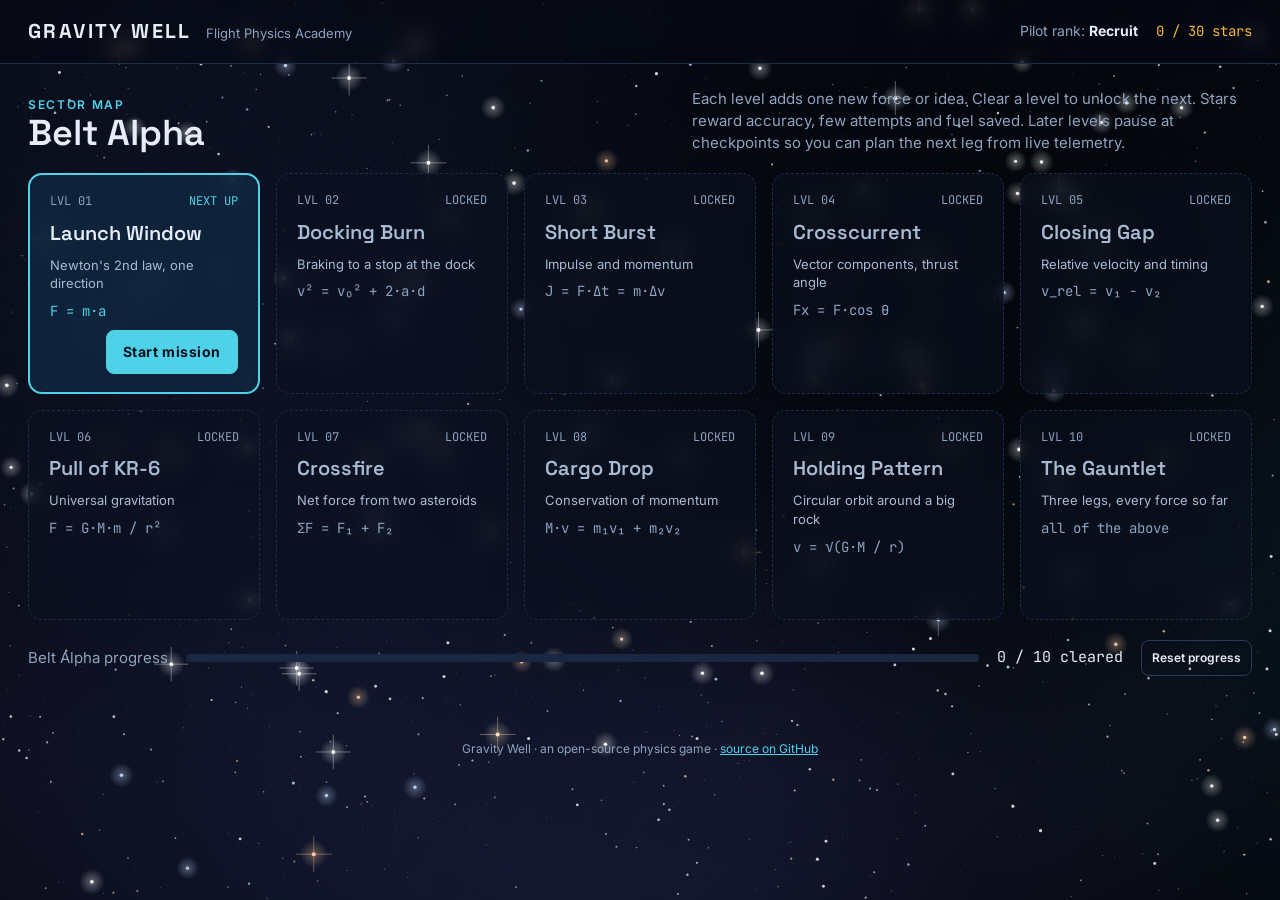
==== index.html @ 121dcbb3 "Gravity Well: physics puzzle game, 10 levels, simulator, tests Plain HTML/CSS/JS. Deterministic flig" ====
<!doctype html>
<html lang="en">
<head>
<meta charset="utf-8">
<meta name="viewport" content="width=device-width, initial-scale=1">
<title>Gravity Well — Flight Physics Academy</title>
<meta name="description" content="A physics puzzle game: calculate the forces on your ship, program the flight computer, and fly the asteroid field.">
<link rel="preconnect" href="https://fonts.googleapis.com">
<link href="https://fonts.googleapis.com/css2?family=Inter:wght@400;500;600;700&family=JetBrains+Mono:wght@400;600&family=Space+Grotesk:wght@500;600;700&display=swap" rel="stylesheet">
<link rel="stylesheet" href="css/style.css">
<link rel="icon" href="data:image/svg+xml,%3Csvg xmlns='http://www.w3.org/2000/svg' viewBox='0 0 32 32'%3E%3Ccircle cx='16' cy='16' r='15' fill='%230a1120'/%3E%3Ccircle cx='16' cy='16' r='9' fill='none' stroke='%234fd1e8' stroke-width='2' stroke-dasharray='4 3'/%3E%3Ccircle cx='16' cy='16' r='3' fill='%23f5b63e'/%3E%3C/svg%3E">
</head>
<body>
<canvas id="stars" aria-hidden="true"></canvas>
<header class="topbar">
  <div class="brand" id="brand" role="link" tabindex="0">GRAVITY WELL <small>Flight Physics Academy</small></div>
  <div class="topright" id="topright"></div>
</header>
<main id="app">
  <section id="screen-map" class="screen"></section>
  <section id="screen-brief" class="screen"></section>
  <section id="screen-plan" class="screen"></section>
  <section id="screen-flight" class="screen"></section>
  <section id="screen-debrief" class="screen"></section>
  <section id="screen-success" class="screen"></section>
</main>
<div class="footer">Gravity Well · an open-source physics game · <a href="https://github.com/Dhamre01/gravity-well">source on GitHub</a></div>
<script src="js/physics.js"></script>
<script src="js/levels.js"></script>
<script src="js/calc.js"></script>
<script src="js/render.js"></script>
<script src="js/game.js"></script>
</body>
</html>
---- css/style.css ----
:root {
  --bg: #070c17; --panel: rgba(12, 21, 37, 0.82); --panel2: rgba(4, 8, 16, 0.72); --line: #1e2c45; --line2: #2a3b5a;
  --text: #e6edf7; --dim: #a9bbd3; --muted: #8fa3bf; --cyan: #4fd1e8; --amber: #f5b63e; --violet: #b794f6; --green: #5bd69a; --red: #f09a88;
  --mono: "JetBrains Mono", ui-monospace, SFMono-Regular, Menlo, monospace; --sans: Inter, system-ui, -apple-system, "Segoe UI", sans-serif; --disp: "Space Grotesk", Inter, system-ui, sans-serif;
}
* { box-sizing: border-box; }
html, body { margin: 0; height: 100%; }
body { background: var(--bg); color: var(--text); font-family: var(--sans); font-size: 15px; line-height: 1.45; overflow-x: hidden; }
body::before { content: ""; position: fixed; inset: 0; z-index: -1; background:
  radial-gradient(1200px 700px at 70% 30%, rgba(40, 90, 170, 0.18), transparent 60%),
  radial-gradient(900px 600px at 20% 80%, rgba(110, 60, 160, 0.14), transparent 60%), #05080f; }
#stars { position: fixed; inset: 0; z-index: -1; width: 100%; height: 100%; }
a { color: var(--cyan); }
button, .btn { font: 600 14px var(--sans); color: var(--text); background: transparent; border: 1px solid var(--line2); border-radius: 8px; min-height: 44px; padding: 0 16px; cursor: pointer; text-decoration: none; display: inline-flex; align-items: center; justify-content: center; gap: 8px; transition: background .15s, border-color .15s, transform .05s; }
button:hover, .btn:hover { background: rgba(79, 209, 232, 0.08); border-color: #3a5479; }
button:active, .btn:active { transform: translateY(1px); }
button:disabled { opacity: .45; cursor: not-allowed; }
.btn-primary { background: var(--cyan); color: #04111c; border-color: var(--cyan); font-weight: 700; letter-spacing: .04em; }
.btn-primary:hover { background: #7fdff0; border-color: #7fdff0; }
.btn-danger { border-color: #e5735c; color: var(--red); }
.btn-lg { min-height: 54px; font-size: 16px; padding: 0 24px; }
.mono { font-family: var(--mono); }
.eyebrow { font-size: 12px; letter-spacing: .14em; font-weight: 600; color: var(--cyan); text-transform: uppercase; }
.eyebrow.green { color: var(--green); } .eyebrow.red { color: var(--red); } .eyebrow.amber { color: var(--amber); } .eyebrow.dim { color: var(--muted); }
h1, h2, h3 { font-family: var(--disp); margin: 0; font-weight: 600; }
h1 { font-size: 36px; line-height: 1.1; } h2 { font-size: 24px; } h3 { font-size: 18px; }
p { margin: 0; }
.muted { color: var(--muted); } .dim { color: var(--dim); }

.topbar { height: 64px; display: flex; align-items: center; justify-content: space-between; padding: 0 28px; border-bottom: 1px solid var(--line); background: rgba(5, 9, 19, 0.6); backdrop-filter: blur(10px); position: sticky; top: 0; z-index: 10; }
.brand { white-space: nowrap; font-family: var(--disp); font-weight: 700; font-size: 20px; letter-spacing: .12em; display: flex; align-items: baseline; gap: 14px; cursor: pointer; }
.brand small { font: 400 13px var(--sans); letter-spacing: 0; color: var(--muted); }
.topright { white-space: nowrap; display: flex; align-items: center; gap: 18px; font-size: 14px; color: var(--muted); }
.topright .stars { font-family: var(--mono); color: var(--amber); }

.screen { display: none; padding: 24px 28px 40px; max-width: 1480px; margin: 0 auto; }
.screen.active { display: block; }
.panel { background: var(--panel); border: 1px solid var(--line); border-radius: 14px; padding: 18px 20px; backdrop-filter: blur(12px); }
.panel-hi { background: rgba(16, 40, 64, 0.84); border: 2px solid var(--cyan); }
.inset { background: var(--panel2); border-radius: 10px; padding: 12px; }
.row { display: flex; gap: 12px; align-items: center; }
.row.between { justify-content: space-between; } .row.wrap { flex-wrap: wrap; }
.stack { display: flex; flex-direction: column; gap: 12px; }
.grid2 { display: grid; grid-template-columns: repeat(2, minmax(0, 1fr)); gap: 10px 20px; }
.hr { height: 1px; background: var(--line); margin: 4px 0; }
.sectionlabel { font-size: 12px; letter-spacing: .1em; font-weight: 600; color: var(--muted); text-transform: uppercase; }
.stars-big { color: var(--amber); font-size: 26px; letter-spacing: 6px; }
.star-off { color: #3a4a66; }

/* ---- Sector map ---- */
.map-head { display: flex; align-items: flex-end; justify-content: space-between; gap: 24px; margin-bottom: 20px; flex-wrap: wrap; }
.levels { display: grid; grid-template-columns: repeat(5, minmax(0, 1fr)); gap: 16px; }
.level-card { display: flex; flex-direction: column; gap: 8px; min-height: 210px; position: relative; }
.level-card.locked { background: rgba(10, 18, 32, 0.6); border-style: dashed; color: var(--dim); }
.level-card .num { display: flex; justify-content: space-between; font-family: var(--mono); font-size: 12px; color: var(--muted); }
.level-card .title { font-family: var(--disp); font-size: 20px; font-weight: 600; }
.level-card .formula { font-family: var(--mono); font-size: 14px; color: var(--cyan); }
.level-card.locked .formula { color: var(--muted); }
.level-card .foot { margin-top: auto; display: flex; justify-content: space-between; align-items: center; }
.progressbar { height: 8px; background: #1a2740; border-radius: 4px; overflow: hidden; flex: 1; }
.progressbar > div { height: 100%; background: var(--cyan); border-radius: 4px; }
.progressbar.fuel > div { background: var(--green); }
.progressbar.fuel.warn > div { background: var(--amber); } .progressbar.fuel.bad > div { background: var(--red); }

/* ---- Briefing ---- */
.brief { display: grid; grid-template-columns: minmax(0, 1.3fr) minmax(360px, 560px); gap: 28px; }
.viewport { position: relative; background: #050811; border: 1px solid var(--line); border-radius: 14px; overflow: hidden; min-height: 300px; }
.viewport canvas { display: block; width: 100%; height: 100%; }
.viewport .overlay { position: absolute; left: 14px; bottom: 12px; display: flex; gap: 8px; flex-wrap: wrap; }
.viewport .overlay span, .chip { padding: 6px 10px; background: rgba(12, 21, 37, 0.8); border: 1px solid var(--line); border-radius: 6px; font-size: 12px; color: var(--dim); }
.viewport .clock { position: absolute; left: 14px; top: 12px; padding: 8px 12px; background: rgba(12, 21, 37, 0.8); border: 1px solid var(--line); border-radius: 8px; font-family: var(--mono); font-size: 20px; }
.viewport .zoom { position: absolute; right: 12px; top: 12px; display: flex; gap: 6px; }
.viewport .zoom button { width: 40px; min-height: 40px; padding: 0; font-size: 18px; background: rgba(12, 21, 37, 0.8); }
.brief .viewport { min-height: 560px; }
.known { display: grid; grid-template-columns: 1fr auto; gap: 8px 20px; font-size: 14px; }
.known .k { color: var(--dim); } .known .v { font-family: var(--mono); text-align: right; }
.known .v.click { cursor: pointer; border-bottom: 1px dashed #3a5479; } .known .v.click:hover { color: var(--cyan); }

/* ---- Plan ---- */
.plan { display: grid; grid-template-columns: minmax(0, 1fr) 440px; grid-template-rows: auto auto; gap: 16px 20px; align-items: start; }
.plan .viewport { height: 460px; grid-column: 1; grid-row: 1; }
.plan .tools { grid-column: 1; grid-row: 2; }
.plan .fc { grid-column: 2; grid-row: 1 / span 2; }
.tools { display: grid; grid-template-columns: repeat(2, minmax(0, 1fr)); gap: 16px; min-width: 0; }
.formulas { display: flex; flex-direction: column; gap: 8px; }
.formula-new { padding: 10px 12px; background: rgba(16, 40, 64, 0.84); border: 1px solid #2b5a78; border-radius: 8px; }
.formula-new .f { font-family: var(--mono); font-size: 16px; color: var(--cyan); }
.formula-list { display: grid; grid-template-columns: repeat(2, minmax(0, 1fr)); gap: 6px 14px; font-family: var(--mono); font-size: 13px; color: #c5d2e4; }
.formula-list div { cursor: default; } .formula-list div span { display: block; font: 11px var(--sans); color: var(--muted); }
.calc .display { background: var(--panel2); border: 1px solid var(--line); border-radius: 8px; padding: 8px 12px; text-align: right; font-family: var(--mono); }
.calc .display input { width: 100%; background: transparent; border: 0; color: var(--dim); font: 14px var(--mono); text-align: right; outline: none; }
.calc .display .res { font-size: 24px; min-height: 30px; color: var(--text); word-break: break-all; }
.calc .display .res.err { color: var(--red); font-size: 13px; }
.keys { display: grid; grid-template-columns: repeat(6, minmax(0, 1fr)); gap: 6px; }
.keys button { min-height: 36px; padding: 0; border: 0; border-radius: 6px; background: #16233a; font: 500 14px var(--mono); }
.keys button.op { background: #1e2e4a; color: var(--cyan); } .keys button.eq { background: var(--cyan); color: #04111c; font-weight: 700; } .keys button.use { background: #28463a; color: var(--green); }
.calc-foot { display: flex; justify-content: space-between; align-items: center; font-size: 12px; color: var(--muted); margin-top: 8px; gap: 8px; }
.fc { display: flex; flex-direction: column; gap: 14px; position: sticky; top: 84px; }
.field label { display: block; font-size: 14px; color: #c5d2e4; margin-bottom: 6px; }
.field .in { display: flex; align-items: center; gap: 10px; }
.field input { flex: 1; min-width: 0; height: 48px; padding: 0 14px; background: var(--panel2); border: 1px solid var(--line2); border-radius: 8px; color: var(--text); font: 600 18px var(--mono); outline: none; }
.field input:focus { border-color: var(--cyan); box-shadow: 0 0 0 2px rgba(79, 209, 232, 0.25); }
.field input.ok { color: var(--green); } .field input.bad { color: var(--red); border-color: #7a3a2e; }
.field .unit { width: 54px; font-family: var(--mono); font-size: 14px; color: var(--dim); }
.field .sub { font-size: 12px; color: var(--muted); margin-top: 4px; }
.field.drives label::after { content: " · drives the ship"; color: var(--violet); font-size: 11px; }
.note { font-size: 13px; color: var(--muted); line-height: 1.5; }
.callout { padding: 12px 14px; border-radius: 10px; font-size: 14px; line-height: 1.5; }
.callout.green { background: #0e2a24; border: 1px solid #2d6b57; color: #bdebd7; }
.callout.amber { background: rgba(42, 33, 16, 0.9); border: 1px solid #7a5a1e; color: #f3e3c2; }
.callout.red { background: rgba(60, 22, 18, 0.9); border: 1px solid #7a3a2e; color: #f8cfc4; }
.callout.cyan { background: rgba(16, 40, 64, 0.84); border: 1px solid #2b5a78; color: #d4eef5; }

/* ---- Flight ---- */
.flight { display: grid; grid-template-columns: minmax(0, 1fr) 360px; gap: 20px; }
.flight .viewport { height: 560px; }
.playbar { display: flex; align-items: center; gap: 12px; padding: 10px 16px; margin-top: 14px; }
.playbar .spd button { min-height: 40px; padding: 0 12px; font-family: var(--mono); }
.playbar .spd button.on { border-color: var(--cyan); color: var(--cyan); background: rgba(16, 40, 64, 0.84); }
.tele { display: grid; grid-template-columns: repeat(2, minmax(0, 1fr)); gap: 10px; }
.tele .inset div:first-child { font-size: 12px; color: var(--muted); } .tele .inset div:last-child { font-family: var(--mono); font-size: 20px; margin-top: 2px; }
.forces div { display: flex; justify-content: space-between; font-size: 14px; padding: 3px 0; } .forces .mono { color: var(--text); }
.c-amber { color: var(--amber); } .c-violet { color: var(--violet); } .c-green { color: var(--green); } .c-red { color: var(--red); } .c-cyan { color: var(--cyan); }

/* ---- Debrief / success ---- */
.debrief { display: grid; grid-template-columns: minmax(0, 1.15fr) minmax(380px, 600px); gap: 20px; }
.debrief .viewport { height: 400px; }
table.entries { width: 100%; border-collapse: collapse; font-size: 14px; }
table.entries th { text-align: left; font-weight: 500; font-size: 12px; color: var(--muted); padding: 4px 8px 8px 0; }
table.entries td { padding: 6px 8px 6px 0; border-top: 1px solid var(--line); vertical-align: top; }
.solution .step { margin-bottom: 10px; } .solution .step .t { color: var(--muted); font-size: 13px; } .solution .step .l { font-family: var(--mono); font-size: 13.5px; color: #c5d2e4; margin-top: 3px; line-height: 1.5; }
.success { display: grid; grid-template-columns: minmax(0, 1.4fr) minmax(360px, 520px); gap: 28px; }
.statgrid { display: grid; grid-template-columns: repeat(4, minmax(0, 1fr)); gap: 12px; }
.statgrid .inset div:first-child { font-size: 12px; color: var(--muted); } .statgrid .inset div:nth-child(2) { font-family: var(--mono); font-size: 24px; margin-top: 4px; } .statgrid .inset div:nth-child(3) { font-size: 11px; color: var(--muted); margin-top: 2px; }
.teaser .viewport { height: 200px; }
.checkpoint-banner { display: flex; align-items: center; gap: 14px; padding: 12px 16px; background: rgba(16, 40, 64, 0.84); border: 1px solid var(--cyan); border-radius: 10px; margin-bottom: 16px; }
.pulse { width: 10px; height: 10px; border-radius: 50%; background: var(--cyan); box-shadow: 0 0 0 0 rgba(79, 209, 232, .7); animation: pulse 1.4s infinite; }
@keyframes pulse { 70% { box-shadow: 0 0 0 10px rgba(79, 209, 232, 0); } 100% { box-shadow: 0 0 0 0 rgba(79, 209, 232, 0); } }
.footer { text-align: center; color: var(--muted); font-size: 12px; padding: 24px; }
kbd { font: 11px var(--mono); padding: 1px 5px; border: 1px solid var(--line2); border-radius: 4px; color: var(--dim); }

@media (max-width: 1100px) {
  .levels { grid-template-columns: repeat(3, minmax(0, 1fr)); }
  .plan, .flight, .debrief, .success, .brief { grid-template-columns: 1fr; }
  .plan { grid-template-rows: auto; }
  .plan .viewport, .plan .tools, .plan .fc { grid-column: 1; grid-row: auto; }
  .plan .fc { order: 1; } .plan .tools { order: 2; }
  .fc { position: static; }
  .brief .viewport { min-height: 380px; }
  .statgrid { grid-template-columns: repeat(2, minmax(0, 1fr)); }
}
@media (max-width: 680px) {
  .screen { padding: 16px 14px 32px; }
  .topbar { padding: 0 14px; height: 52px; } .brand { font-size: 16px; } .brand small { display: none; }
  .topright { gap: 10px; font-size: 12px; } .topright > span:first-child { display: none; }
  .levels { grid-template-columns: repeat(2, minmax(0, 1fr)); }
  .tools { grid-template-columns: 1fr; }
  h1 { font-size: 28px; }
  .plan .viewport { height: 300px; } .flight .viewport { height: 340px; } .debrief .viewport { height: 300px; }
  .tele { grid-template-columns: repeat(2, minmax(0, 1fr)); }
  .playbar { flex-wrap: wrap; }
}
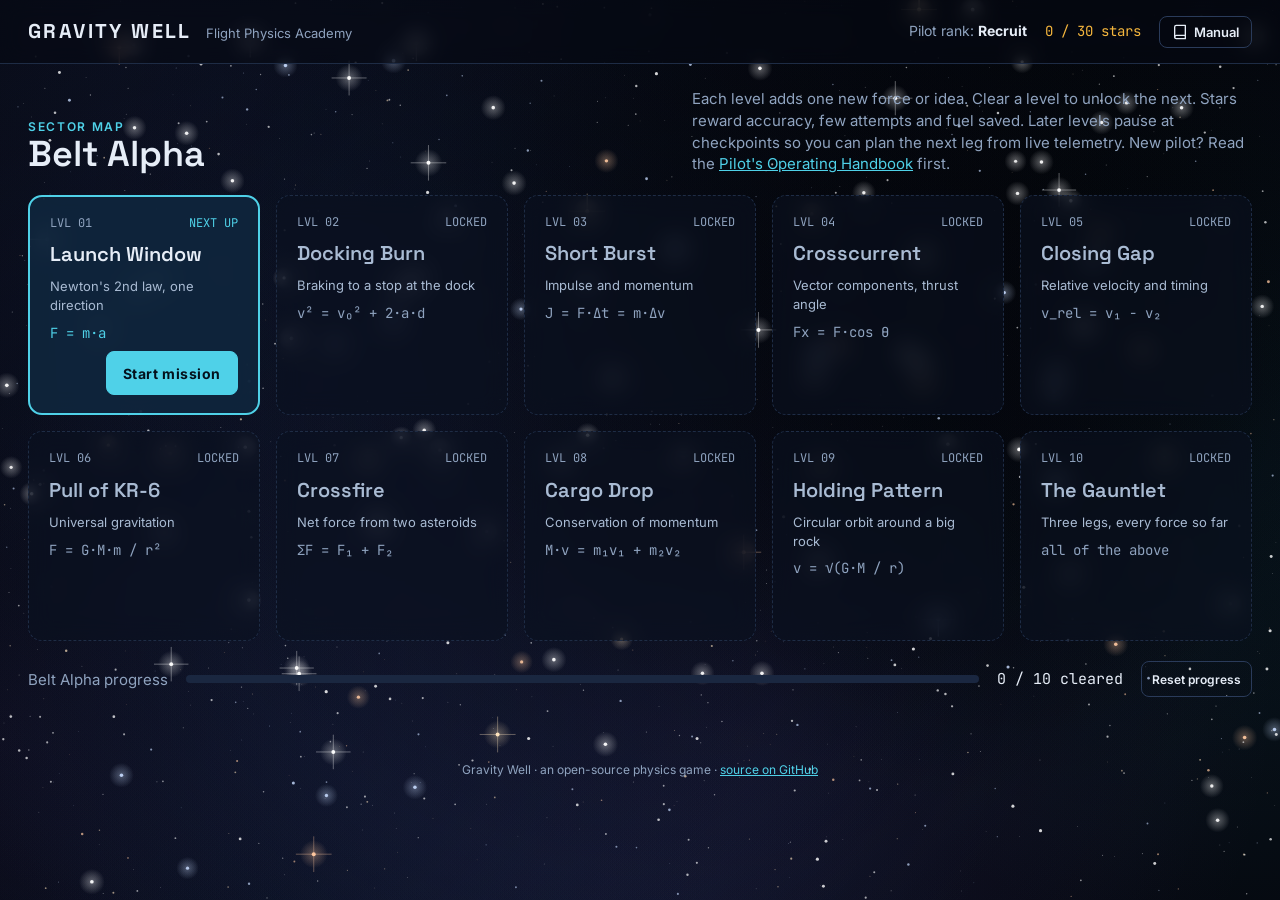
==== commit 7d067929: "Add Flight School lessons to every mission briefing Each briefing now teaches its new concept in pla" ====
--- a/index.html
+++ b/index.html
@@ -27,6 +27,7 @@
 <div class="footer">Gravity Well · an open-source physics game · <a href="https://github.com/Dhamre01/gravity-well">source on GitHub</a></div>
 <script src="js/physics.js"></script>
 <script src="js/levels.js"></script>
+<script src="js/tutorials.js"></script>
 <script src="js/calc.js"></script>
 <script src="js/render.js"></script>
 <script src="js/game.js"></script>
--- a/css/style.css
+++ b/css/style.css
@@ -160,3 +160,23 @@
   .tele { grid-template-columns: repeat(2, minmax(0, 1fr)); }
   .playbar { flex-wrap: wrap; }
 }
+
+.manual-link { display: inline-flex; align-items: center; gap: 6px; padding: 7px 12px; border: 1px solid var(--line2); border-radius: 8px; color: var(--text); text-decoration: none; font: 600 13px var(--sans); }
+.manual-link:hover { border-color: var(--cyan); color: var(--cyan); background: rgba(79, 209, 232, 0.08); }
+@media (max-width: 680px) { .manual-link span { display: none; } .manual-link { padding: 6px 8px; } }
+
+/* ---- Flight school tutorial (briefing) ---- */
+.tutorial { margin-top: 24px; padding: 24px 26px; border-color: #4a3c1a; background: rgba(14, 22, 38, 0.86); }
+.tut-head { display: flex; justify-content: space-between; align-items: flex-end; gap: 16px; flex-wrap: wrap; padding-bottom: 14px; border-bottom: 1px solid var(--line); margin-bottom: 18px; }
+.tut-formulas { display: flex; gap: 8px; flex-wrap: wrap; }
+.tut-formulas span { font: 600 14px var(--mono); color: var(--cyan); padding: 6px 10px; border: 1px solid #2b5a78; border-radius: 6px; background: rgba(16, 40, 64, 0.7); }
+.tut-grid { display: grid; grid-template-columns: minmax(0, 1.25fr) minmax(0, 1fr); gap: 26px; }
+.tut-idea p { font-size: 16px; line-height: 1.65; color: #d3deec; margin: 10px 0 0; }
+.tut-example { background: var(--panel2); border: 1px solid var(--line); border-radius: 10px; padding: 14px 16px; }
+.tut-example p { margin: 8px 0 10px; font-size: 15px; color: #d3deec; }
+.tut-step { display: flex; gap: 10px; align-items: baseline; padding: 4px 0; }
+.tut-step span { flex: 0 0 auto; width: 22px; height: 22px; border-radius: 50%; background: var(--cyan); color: #04111c; font: 700 12px var(--mono); display: inline-flex; align-items: center; justify-content: center; }
+.tut-step code { font: 500 14px var(--mono); color: var(--text); word-break: break-word; }
+.tut-foot { display: flex; justify-content: space-between; align-items: center; gap: 12px; flex-wrap: wrap; margin-top: 18px; padding-top: 14px; border-top: 1px solid var(--line); font-size: 14px; }
+@media (max-width: 1100px) { .tut-grid { grid-template-columns: 1fr; } }
+@media (max-width: 680px) { .tutorial { padding: 18px 16px; } .tut-idea p { font-size: 15px; } }
